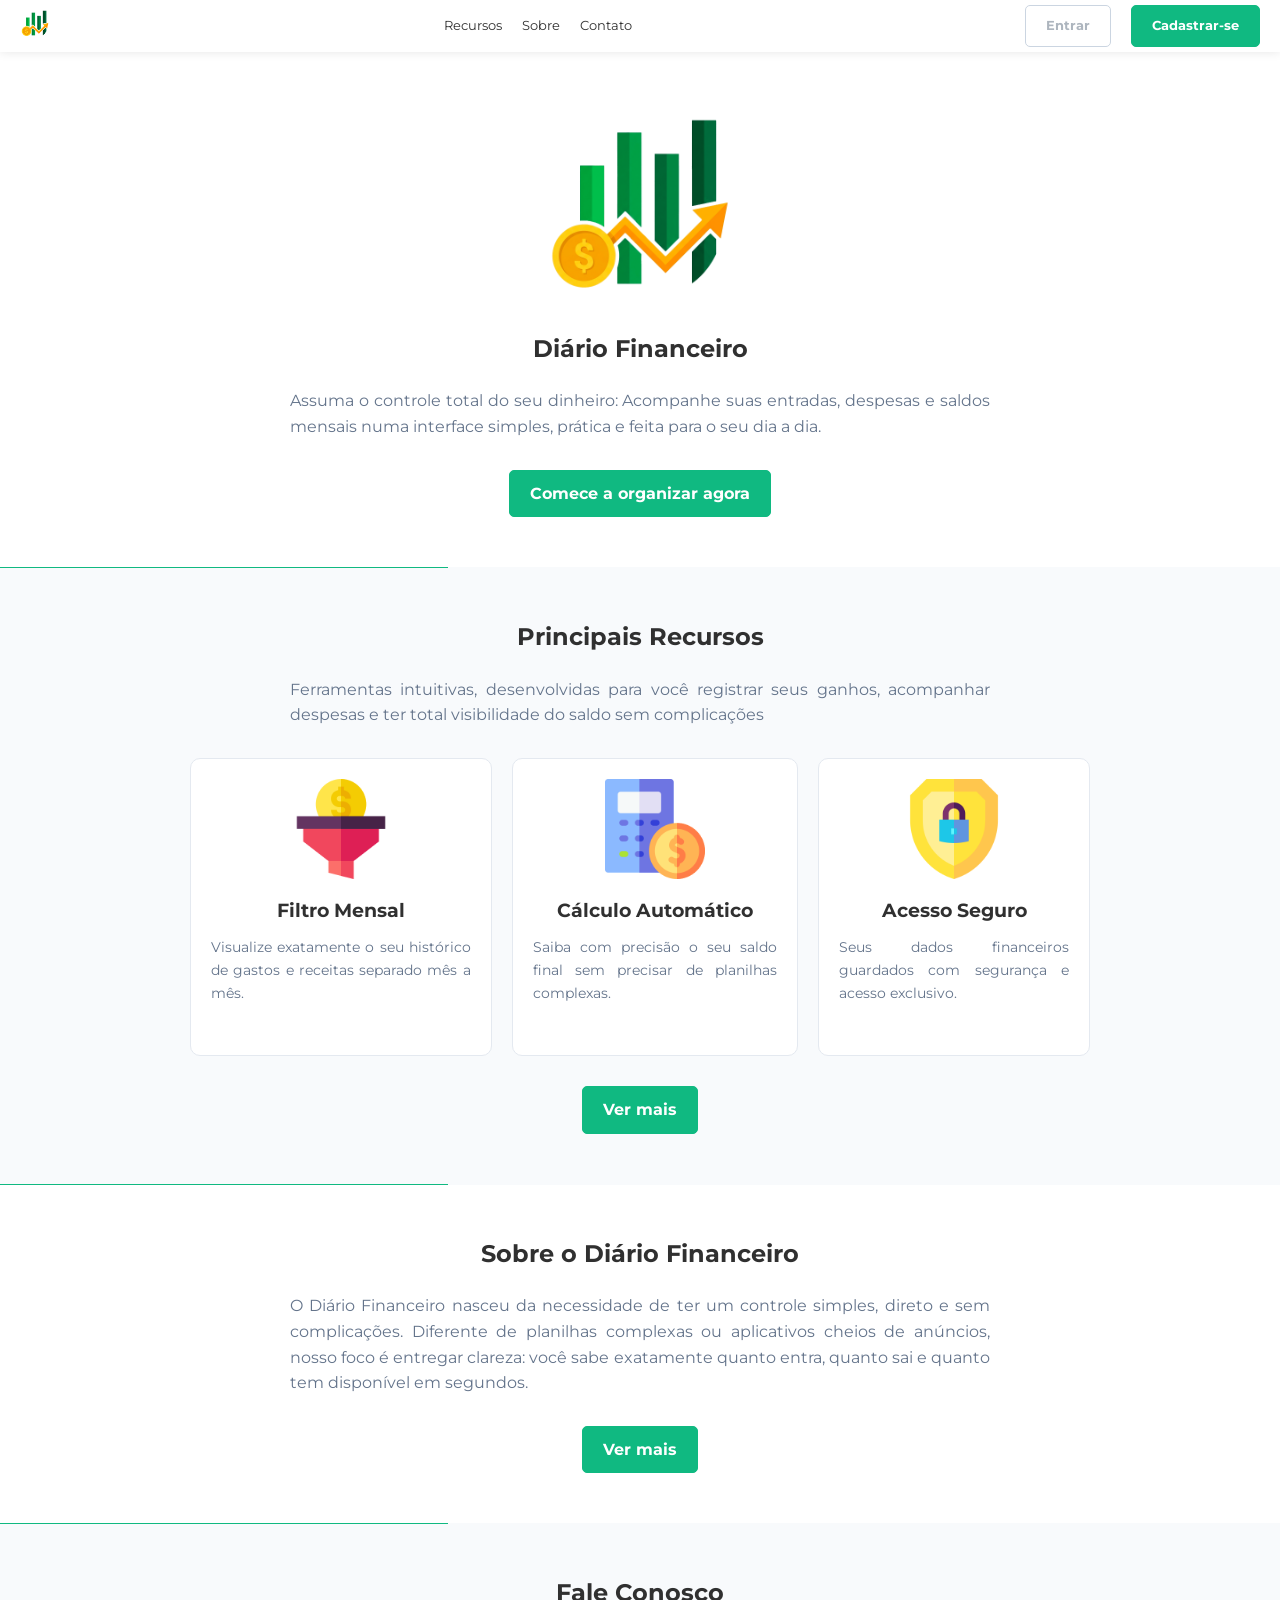
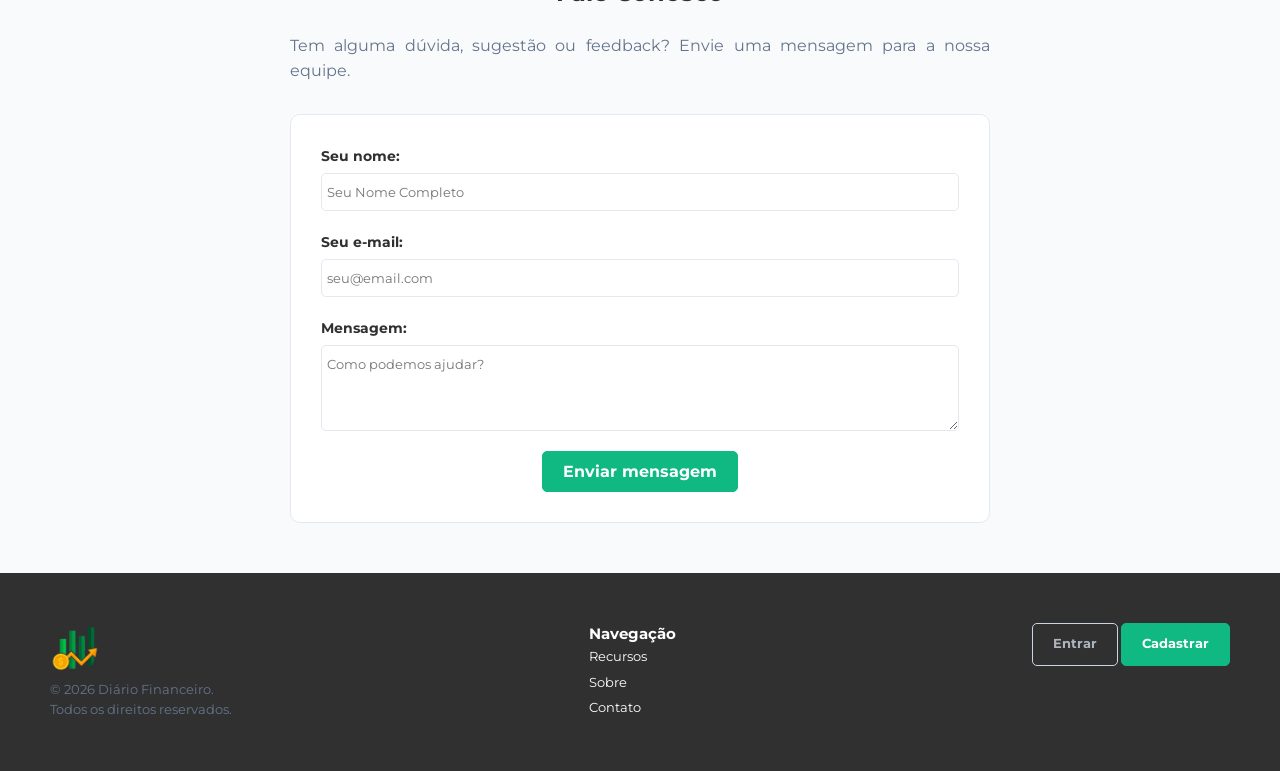
==== index.html @ 4e83c68f "Versão inicial: login, painel, extrato e investimentos Adiciona a estrutura completa do projeto: cad" ====
<!DOCTYPE html>
<html lang="pt-br">

<head>
    <meta charset="UTF-8">
    <meta name="viewport" content="width=device-width, initial-scale=1.0">
    <title>Diário Financeiro - Seu Controle Pessoal</title>

    <!-- ícone na barra do navegador -->
    <link rel="shortcut icon" href="img/logo.ico" type="image/x-icon">

    <!-- CSS -->
    <link rel="stylesheet" href="css/style.css">

    <!-- Google Fonts -->
    <link rel="preconnect" href="https://fonts.googleapis.com">
    <link rel="preconnect" href="https://fonts.gstatic.com" crossorigin>
    <link href="https://fonts.googleapis.com/css2?family=Montserrat:ital,wght@0,100..900;1,100..900&display=swap"
        rel="stylesheet">
</head>

<body>

    <header class="navbar">
        <!-- Logo -->
        <div class="logo-header">
            <a href="#"><img src="img/logo.png" alt="Diario Financeiro Logo"></a>
        </div>

        <!-- nav menu -->
        <div class="nav-menu">
            <a href="#recursos">Recursos</a>
            <a href="#sobre">Sobre</a>
            <a href="#contato">Contato</a>
        </div>

        <!--nav links -->
        <div class="nav-links">
            <a href="login.php" class="btn-primario">Entrar</a>
            <a href="cadastro.php" class="btn-secundario">Cadastrar-se</a>
        </div>
    </header>

    <main class="container">

        <!-- Hero section -->
        <section id="hero">
            <img src="img/logo.png" alt="Logo Diário Financeiro">
            <h1>Diário Financeiro</h1>
            <p>
                Assuma o controle total do seu dinheiro:
                Acompanhe suas entradas, despesas e saldos mensais numa interface
                simples, prática e feita para o seu dia a dia.
            </p>

            <a href="cadastro.php" class="btn-cta">Comece a organizar agora</a>
        </section>

        <hr>

        <!-- Recursos -->
        <section id="recursos">
            <h2>Principais Recursos</h2>
            <p>
                Ferramentas intuitivas, desenvolvidas para você registrar
                seus ganhos, acompanhar despesas e ter total
                visibilidade do saldo sem complicações </p>

            <div class="display-cards-recursos">
                <div class="card-recursos">
                    <img src="img/filter.png" alt="Filtro Mensal">
                    <h3>Filtro Mensal</h3>
                    <p>
                        Visualize exatamente o seu histórico
                        de gastos e receitas separado mês a mês.
                    </p>
                </div>

                <div class="card-recursos">
                    <img src="img/calculator.png" alt="Cálculo Automático">
                    <h3>Cálculo Automático</h3>
                    <p>
                        Saiba com precisão o seu saldo final
                        sem precisar de planilhas complexas.
                    </p>
                </div>

                <div class="card-recursos">
                    <img src="img/security.png" alt="Acesso Seguro">
                    <h3>Acesso Seguro</h3>
                    <p>
                        Seus dados financeiros guardados
                        com segurança e acesso exclusivo.
                    </p>
                </div>
            </div>

            <a href="#" class="btn-cta">Ver mais</a>
        </section>

        <hr>

        <!-- Sobre -->
        <section id="sobre">
            <h2>Sobre o Diário Financeiro</h2>
            <p>
                O Diário Financeiro nasceu da necessidade de ter um controle simples, direto e sem complicações.
                Diferente de planilhas complexas ou aplicativos cheios de anúncios, nosso foco é entregar clareza:
                você sabe exatamente quanto entra, quanto sai e quanto tem disponível em segundos.
            </p>
            <a href="#" class="btn-cta">Ver mais</a>
        </section>

        <hr>

        <!-- Contato -->
        <section id="contato">
            <h2>Fale Conosco</h2>
            <p>Tem alguma dúvida, sugestão ou feedback? Envie uma mensagem para a nossa equipe.</p>

            <form class="form-contato" action="#" method="post">
                <div class="form-grupo">
                    <label for="nome">Seu nome:</label>
                    <input type="text" name="nome" id="nome" placeholder="Seu Nome Completo" required>
                </div>

                <div class="form-grupo">
                    <label for="email">Seu e-mail:</label>
                    <input type="email" name="email" id="email" placeholder="seu@email.com" required>
                </div>

                <div class="form-grupo">
                    <label for="mensagem">Mensagem:</label>
                    <textarea name="mensagem" id="mensagem" rows="4" placeholder="Como podemos ajudar?"
                        required></textarea>
                </div>

                <button type="submit" class="btn-form">Enviar mensagem</button>
            </form>
        </section>

        <!-- Footer -->
        <footer>
            <div>
                <img src="img/logo.png" alt="Logo Diário Financeiro">
                <br>
                <span>
                    &copy; 2026 Diário Financeiro.
                    <br>
                    Todos os direitos reservados.
                </span>
            </div>

            <!-- nav footer -->
            <div>
                <h3>Navegação</h3>

                <div class="nav-footer">
                    <a href="#recursos">Recursos</a>
                    <a href="#sobre">Sobre</a>
                    <a href="#contato">Contato</a>
                </div>
            </div>

            <!--nav links -->
            <div>
                <a href="login.php" class="btn-primario">Entrar</a>
                <a href="cadastro.php" class="btn-secundario">Cadastrar</a>
            </div>


        </footer>

    </main>

    <!-- Javascript -->
    <script src="js/script.js"></script>

</body>

</html>
---- css/style.css ----
/* Reset e Estilos Gerais */
* {
    margin: 0;
    padding: 0;
    box-sizing: border-box;
    font-family: "Montserrat", sans-serif;
    font-optical-sizing: auto;
    scroll-behavior: smooth;
}

:root {
    --cor-texto-botao: #ffffff;          /* texto dos botões */            

    --botao-secundario: #10b981;         /* botão secundário, botão cta e botão formulário */
    --botao-secundario-hover: #059669;   /* botão secundário, botão cta e botão formulário hover */

    --cor-texto-padrao: #303030;         /* cor padrão de texto e footer */
    --cor-paragrafo: #64748b;            /* parágrafos */

    --botao-editar: #5e87e0;             /* botão editar transação */
    --botao-editar-hover: #3e63b3;       /* botão editar transação hover */

    --saldo-saida: #992415;              /* saída das movimentações */
    --saldo-investimento: #7936c5;

    --botao-excluir: #eb7868;            /* botão excluir */
    --botao-excluir-hover: #c55749;      /* botão excluir hover */

    --botao-primario: #adb5be;           /* botão primário */
    --botao-primario-borda: #cbd5e1;     /* borda botão primário */

    --card-borda: #e4e9f0;               /* borda dos cards */
    --bg-padrao: #f8fafc;                /* background padrão */
    --bg-branco: #ffffff;                /* background card */
}

body {
    background-color: var(--bg-padrao);
    color: var(--cor-texto-padrao);
    line-height: 1.6;
}

a {
    text-decoration: none;
    color: inherit;
    display: inline-block;
}

p {
    color: var(--cor-paragrafo);
    max-width: 700px;
    margin: 0 auto;
    text-align: justify;
}

span {
    color: #64748b;
    display: block;
}

hr {
    height: 1px;
    border: none;
    background-color: var(--botao-secundario);
    width: 35%;
}

#hero,
#recursos,
#sobre,
#contato {
    text-align: center;
    padding: 50px;
}

.mensagem {
    display: block;
    width: fit-content;
    padding: 10px;
    margin: 10px auto;
    border: 1px solid var(--card-borda);
    border-radius: 5px;
    background-color: var(--bg-branco);
    box-shadow: 0 0 5px rgba(0, 0, 0, .1);
}

/* Botões */

button {
    font-size: inherit;
    display: inline-block;
    cursor: pointer;
}

.btn-primario,
.btn-secundario,
.btn-cta,
.btn-form {
    padding: 10px 20px;
    border-radius: 5px;
    font-weight: bold;
    transition: all .2s ease;
}

.btn-primario {
    border: 1px solid var(--botao-primario-borda);
    color: var(--botao-primario);
}

.btn-primario:hover {
    background-color: var(--botao-secundario);
    color: var(--cor-texto-botao);
    border: 1px solid #10b981;
}

.btn-secundario {
    background-color: var(--botao-secundario);
    color: var(--cor-texto-botao);
    border: 1px solid var(--botao-secundario);
}

.btn-secundario:hover,
.btn-form:hover {
    background-color: var(--botao-secundario-hover);
    border: 1px solid var(--botao-secundario-hover);
}

.btn-cta,
.btn-form {
    background-color: var(--botao-secundario);
    color: var(--cor-texto-botao);
    border: 1px solid var(--botao-secundario);
}

.btn-cta:hover {
    background-color: var(--botao-secundario-hover);
    border: 1px solid var(--botao-secundario-hover);
    transform: translateY(-2px);
    box-shadow: 0 5px 5px rgba(0, 0, 0, .1);
}

.btn-editar,
.btn-excluir {
    font-size: .7rem;
    padding: 5px;
    border-radius: 5px;
    font-weight: bold;
    transition: all .2s ease;
}

.btn-editar {
    background-color: var(--botao-editar);
    color: var(--cor-texto-botao);
    border: 1px solid var(--botao-editar);
}

.btn-editar:hover {
    background-color: var(--botao-editar-hover);
    border: 1px solid var(--botao-editar-hover);

}

.btn-excluir {
    background-color: var(--botao-excluir);
    color: var(--cor-texto-botao);
    border: 1px solid var(--botao-excluir);
}

.btn-excluir:hover {
    background-color: var(--botao-excluir-hover);
    border: 1px solid var(--botao-excluir-hover);
}

.link-rodape {
    color: var(--botao-secundario);
}

.link-rodape:hover {
    text-decoration: underline;
}

/* NAVBAR */

.navbar {
    position: sticky;
    top: 0;
    display: flex;
    flex-direction: row;
    align-items: center;
    justify-content: space-between;
    font-size: .8rem;
    padding: 5px 20px;
    background-color: var(--bg-branco);
    box-shadow: 0 0 10px rgba(0, 0, 0, .1);
    z-index: 10;
}

.logo-header img {
    max-height: 30px;
}

.nav-menu,
.nav-links {
    display: flex;
    gap: 20px;
    text-align: center;
}

.nav-menu a:hover {
    color: var(--botao-secundario);
}

/* HERO SECTION */

#hero {
    background-color: var(--bg-branco);
}

#hero img,
#hero h1 {
    margin-bottom: 20px;
}

#hero img {
    max-height: 200px;
}

#hero p {
    margin-bottom: 30px;
}

/* RECURSOS SECTION */

#recursos h2 {
    margin-bottom: 20px;
}

#recursos p {
    margin-bottom: 30px;
}

.display-cards-recursos {
    display: flex;
    flex-direction: row;
    gap: 20px;
    max-width: 900px;
    margin: 0 auto 30px;
}

.card-recursos {
    padding: 20px;
    background-color: var(--bg-branco);
    border: 1px solid var(--card-borda);
    border-radius: 10px;
    transition: all .2s ease;
}

.card-recursos:hover {
    transform: translateY(-5px);
    box-shadow: 0 5px 5px rgba(0, 0, 0, .1);
}

.card-recursos img,
.card-recursos h3,
.card-recursos p {
    margin-bottom: 10px;
}

.card-recursos img {
    max-height: 100px;
}

.card-recursos p {
    font-size: .9rem;
}

/* SOBRE SECTION */

#sobre {
    background-color: var(--bg-branco);
}

#sobre h2 {
    margin-bottom: 20px;
}

#sobre p {
    margin-bottom: 30px;
}

/* CONTATO SECTION */

#contato h2 {
    margin-bottom: 20px;
}

#contato p {
    margin-bottom: 30px;
}

/* FOOTER */

footer {
    display: flex;
    flex-direction: row;
    justify-content: space-between;
    padding: 50px;
    font-size: .8rem;
    background-color: #303030;
    color: var(--cor-texto-botao);
}

footer img {
    max-height: 50px;
}

.nav-footer {
    display: flex;
    flex-direction: column;
    gap: 5px;
}

.nav-footer p {
    max-width: 300px;
}

.nav-footer a:hover {
    text-decoration: underline;
    color: var(--botao-secundario);
}


/* FORMULÁRIOS */

.page-auth {
    display: flex;
    align-items: center;
    justify-content: center;
    min-height: 100vh;
}

.login-cadastro {
    text-align: center;
    padding: 20px 70px;
    max-width: 900px;
    margin: 0 auto;
    background-color: var(--bg-branco);
    border: 1px solid var(--card-borda);
    border-radius: 10px;
    box-shadow: 0 0 5px rgba(0, 0, 0, .1);
}

.login-cadastro img {
    max-height: 50px;
}

.login-cadastro p {
    margin-bottom: 20px;
    text-align: center;
}

.login-cadastro span {
    display: block;
    margin-top: 20px;
}

.form-contato {
    padding: 30px;
    max-width: 700px;
    margin: 0 auto;
    background-color: var(--bg-branco);
    border: 1px solid var(--card-borda);
    border-radius: 10px;
}

.form-grupo {
    display: flex;
    flex-direction: column;
    margin-bottom: 20px;
}

.form-grupo label {
    text-align: left;
    font-weight: bold;
    font-size: .9rem;
    margin-bottom: 5px;
    cursor: pointer;
}

.form-grupo input,
.form-grupo textarea,
.form-grupo select {
    padding: 10px 5px;
    border: 1px solid var(--card-borda);
    border-radius: 5px;
    outline: none;
    transition: all .2s ease;
}

input:focus,
textarea:focus,
.form-grupo select:focus {
    border-color: var(--botao-secundario);
}

/* PAINEL */
#boas-vindas {
    text-align: center;
    padding: 20px;
}

#boas-vindas p {
    text-align: center;
}

#resumo-financeiro,
#lancamentos,
#ultimas-movimentacoes,
#filtro-extrato,
#extrato,
#configuracoes {
    max-width: 1000px;
    margin: 0 auto;
    padding: 50px;
}

.layout-display {
    display: grid;
    grid-template-columns: repeat(auto-fit, minmax(300px, 1fr));
    gap: 0 10px;
    margin-bottom: 10px;
}

.layout-display-extrato {
    display: flex;
    flex-direction: column;
    gap: 10px;
}

.card-painel {
    padding: 20px;
    border: 1px solid var(--card-borda);
    border-radius: 10px;
    background-color: var(--bg-branco);
    margin-top: 10px;
}

.card-painel-extrato {
    display: flex;
    flex-direction: row;
    justify-content: space-between;
    align-items: center;
    padding: 20px;
    border: 1px solid var(--card-borda);
    border-radius: 10px;
    background-color: var(--bg-branco);
    margin-top: 10px;
    gap: 10px;
}

.opcoes {
    display: flex;
    flex-direction: row;
    align-items: center;
    justify-content: center;
    gap: 5px;
}

.card-painel img {
    max-height: 30px;
}

.opcoes img {
    max-height: 30px;
}

.saldo-positivo {
    color: var(--botao-secundario);
}

.saldo-negativo {
    color: var(--saldo-saida);
}

.saldo-investimento {
    color: var(--saldo-investimento);
}


/* RESPONSIVIDADE */

@media (max-width: 768px) {

    .navbar {
        position: inherit;
        flex-direction: column;
        gap: 20px;
    }

    .layout-display {
        display: flex;
        flex-direction: column;
        gap: 10px;
    }

    .display-cards-recursos {
        flex-direction: column;
    }

    footer {
        flex-direction: column;
        align-items: center;
        gap: 50px;
    }
}
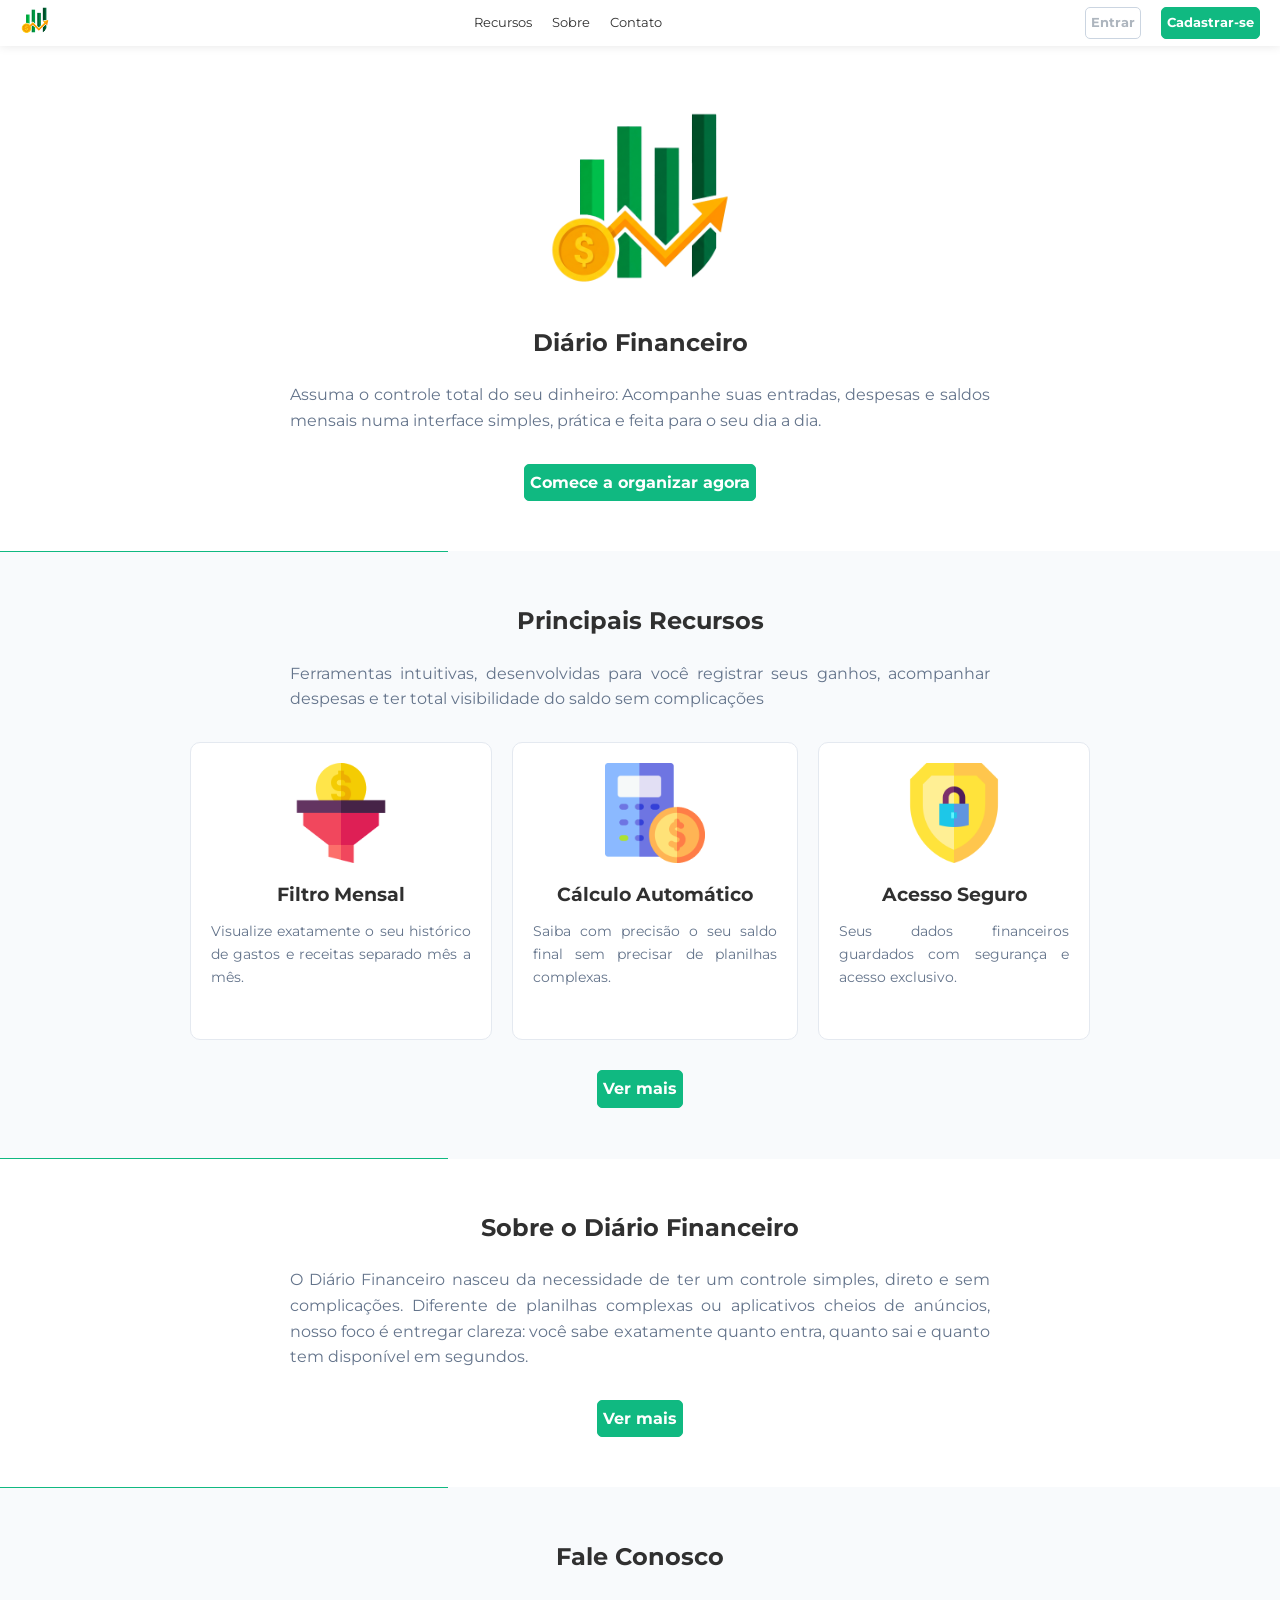
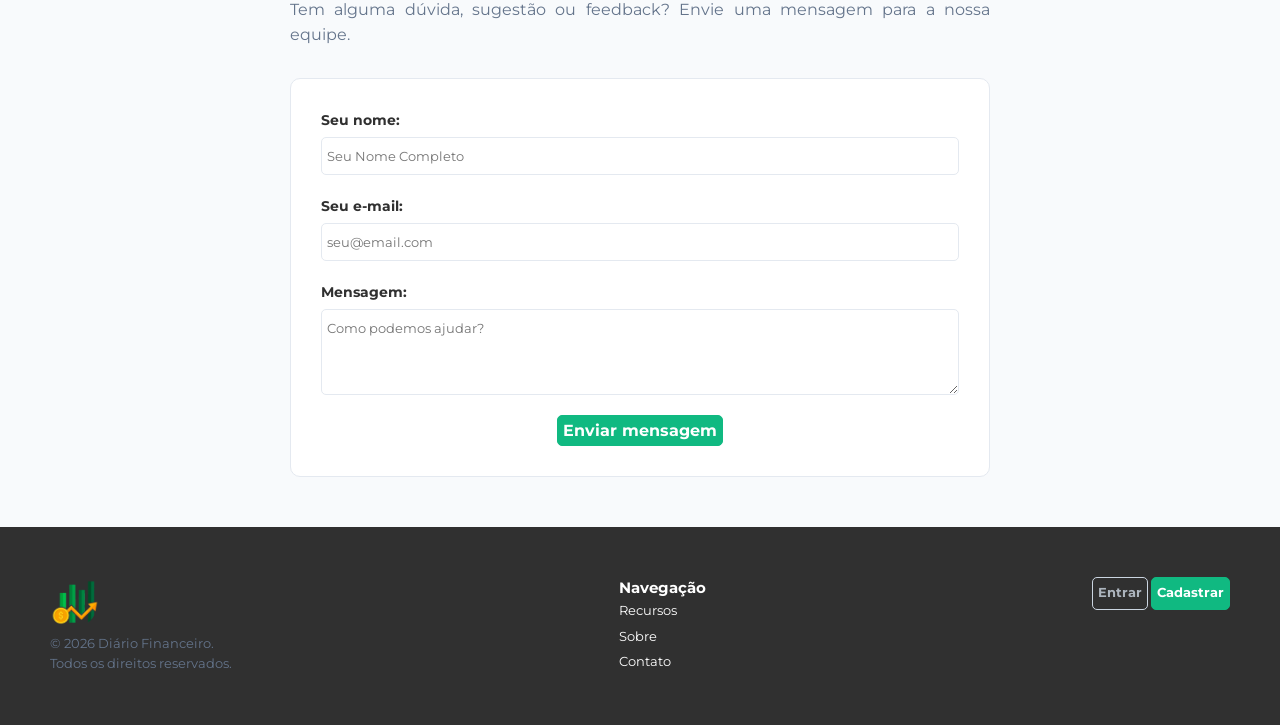
==== commit f32ee0d8: "melhorias visuais e segurança diversas melhorias nas páginas: filtro simplificado, confirmação de se" ====
--- a/index.html
+++ b/index.html
@@ -24,14 +24,14 @@
     <header class="navbar">
         <!-- Logo -->
         <div class="logo-header">
-            <a href="#"><img src="img/logo.png" alt="Diario Financeiro Logo"></a>
+            <a href="index.html"><img src="img/logo.png" alt="Diario Financeiro Logo"></a>
         </div>
 
         <!-- nav menu -->
         <div class="nav-menu">
-            <a href="#recursos">Recursos</a>
-            <a href="#sobre">Sobre</a>
-            <a href="#contato">Contato</a>
+            <a href="pages/recursos.html">Recursos</a>
+            <a href="pages/sobre.html">Sobre</a>
+            <a href="pages/contato.html">Contato</a>
         </div>
 
         <!--nav links -->
@@ -95,7 +95,7 @@
                 </div>
             </div>
 
-            <a href="#" class="btn-cta">Ver mais</a>
+            <a href="pages/recursos.html" class="btn-cta">Ver mais</a>
         </section>
 
         <hr>
@@ -108,7 +108,7 @@
                 Diferente de planilhas complexas ou aplicativos cheios de anúncios, nosso foco é entregar clareza:
                 você sabe exatamente quanto entra, quanto sai e quanto tem disponível em segundos.
             </p>
-            <a href="#" class="btn-cta">Ver mais</a>
+            <a href="pages/sobre.html" class="btn-cta">Ver mais</a>
         </section>
 
         <hr>
@@ -156,9 +156,9 @@
                 <h3>Navegação</h3>
 
                 <div class="nav-footer">
-                    <a href="#recursos">Recursos</a>
-                    <a href="#sobre">Sobre</a>
-                    <a href="#contato">Contato</a>
+                    <a href="pages/recursos.html">Recursos</a>
+                    <a href="pages/sobre.html">Sobre</a>
+                    <a href="pages/contato.html">Contato</a>
                 </div>
             </div>
 
--- a/css/style.css
+++ b/css/style.css
@@ -9,29 +9,44 @@
 }
 
 :root {
-    --cor-texto-botao: #ffffff;          /* texto dos botões */            
-
-    --botao-secundario: #10b981;         /* botão secundário, botão cta e botão formulário */
-    --botao-secundario-hover: #059669;   /* botão secundário, botão cta e botão formulário hover */
-
-    --cor-texto-padrao: #303030;         /* cor padrão de texto e footer */
-    --cor-paragrafo: #64748b;            /* parágrafos */
-
-    --botao-editar: #5e87e0;             /* botão editar transação */
-    --botao-editar-hover: #3e63b3;       /* botão editar transação hover */
-
-    --saldo-saida: #992415;              /* saída das movimentações */
+    --cor-texto-botao: #ffffff;
+    /* texto dos botões */
+
+    --botao-secundario: #10b981;
+    /* botão secundário, botão cta e botão formulário */
+    --botao-secundario-hover: #059669;
+    /* botão secundário, botão cta e botão formulário hover */
+
+    --cor-texto-padrao: #303030;
+    /* cor padrão de texto e footer */
+    --cor-paragrafo: #64748b;
+    /* parágrafos */
+
+    --botao-editar: #5e87e0;
+    /* botão editar transação */
+    --botao-editar-hover: #3e63b3;
+    /* botão editar transação hover */
+
+    --saldo-saida: #992415;
+    /* saída das movimentações */
     --saldo-investimento: #7936c5;
 
-    --botao-excluir: #eb7868;            /* botão excluir */
-    --botao-excluir-hover: #c55749;      /* botão excluir hover */
-
-    --botao-primario: #adb5be;           /* botão primário */
-    --botao-primario-borda: #cbd5e1;     /* borda botão primário */
-
-    --card-borda: #e4e9f0;               /* borda dos cards */
-    --bg-padrao: #f8fafc;                /* background padrão */
-    --bg-branco: #ffffff;                /* background card */
+    --botao-excluir: #eb7868;
+    /* botão excluir */
+    --botao-excluir-hover: #c55749;
+    /* botão excluir hover */
+
+    --botao-primario: #adb5be;
+    /* botão primário */
+    --botao-primario-borda: #cbd5e1;
+    /* borda botão primário */
+
+    --card-borda: #e4e9f0;
+    /* borda dos cards */
+    --bg-padrao: #f8fafc;
+    /* background padrão */
+    --bg-branco: #ffffff;
+    /* background card */
 }
 
 body {
@@ -96,7 +111,7 @@
 .btn-secundario,
 .btn-cta,
 .btn-form {
-    padding: 10px 20px;
+    padding: 5px;
     border-radius: 5px;
     font-weight: bold;
     transition: all .2s ease;
@@ -371,6 +386,15 @@
     background-color: var(--bg-branco);
     border: 1px solid var(--card-borda);
     border-radius: 10px;
+}
+
+.form-filtro {
+    display: flex;
+    flex-direction: row;
+    align-items: center;
+    justify-content: space-around;
+    gap: 5px;
+
 }
 
 .form-grupo {
@@ -461,6 +485,7 @@
 .opcoes {
     display: flex;
     flex-direction: row;
+    flex-wrap: wrap;
     align-items: center;
     justify-content: center;
     gap: 5px;
@@ -489,10 +514,9 @@
 
 /* RESPONSIVIDADE */
 
-@media (max-width: 768px) {
+@media (max-width: 600px) {
 
     .navbar {
-        position: inherit;
         flex-direction: column;
         gap: 20px;
     }
@@ -503,7 +527,15 @@
         gap: 10px;
     }
 
+    .form-filtro {
+        flex-direction: column;
+    }
+
     .display-cards-recursos {
+        flex-direction: column;
+    }
+
+    .card-painel-extrato {
         flex-direction: column;
     }
 
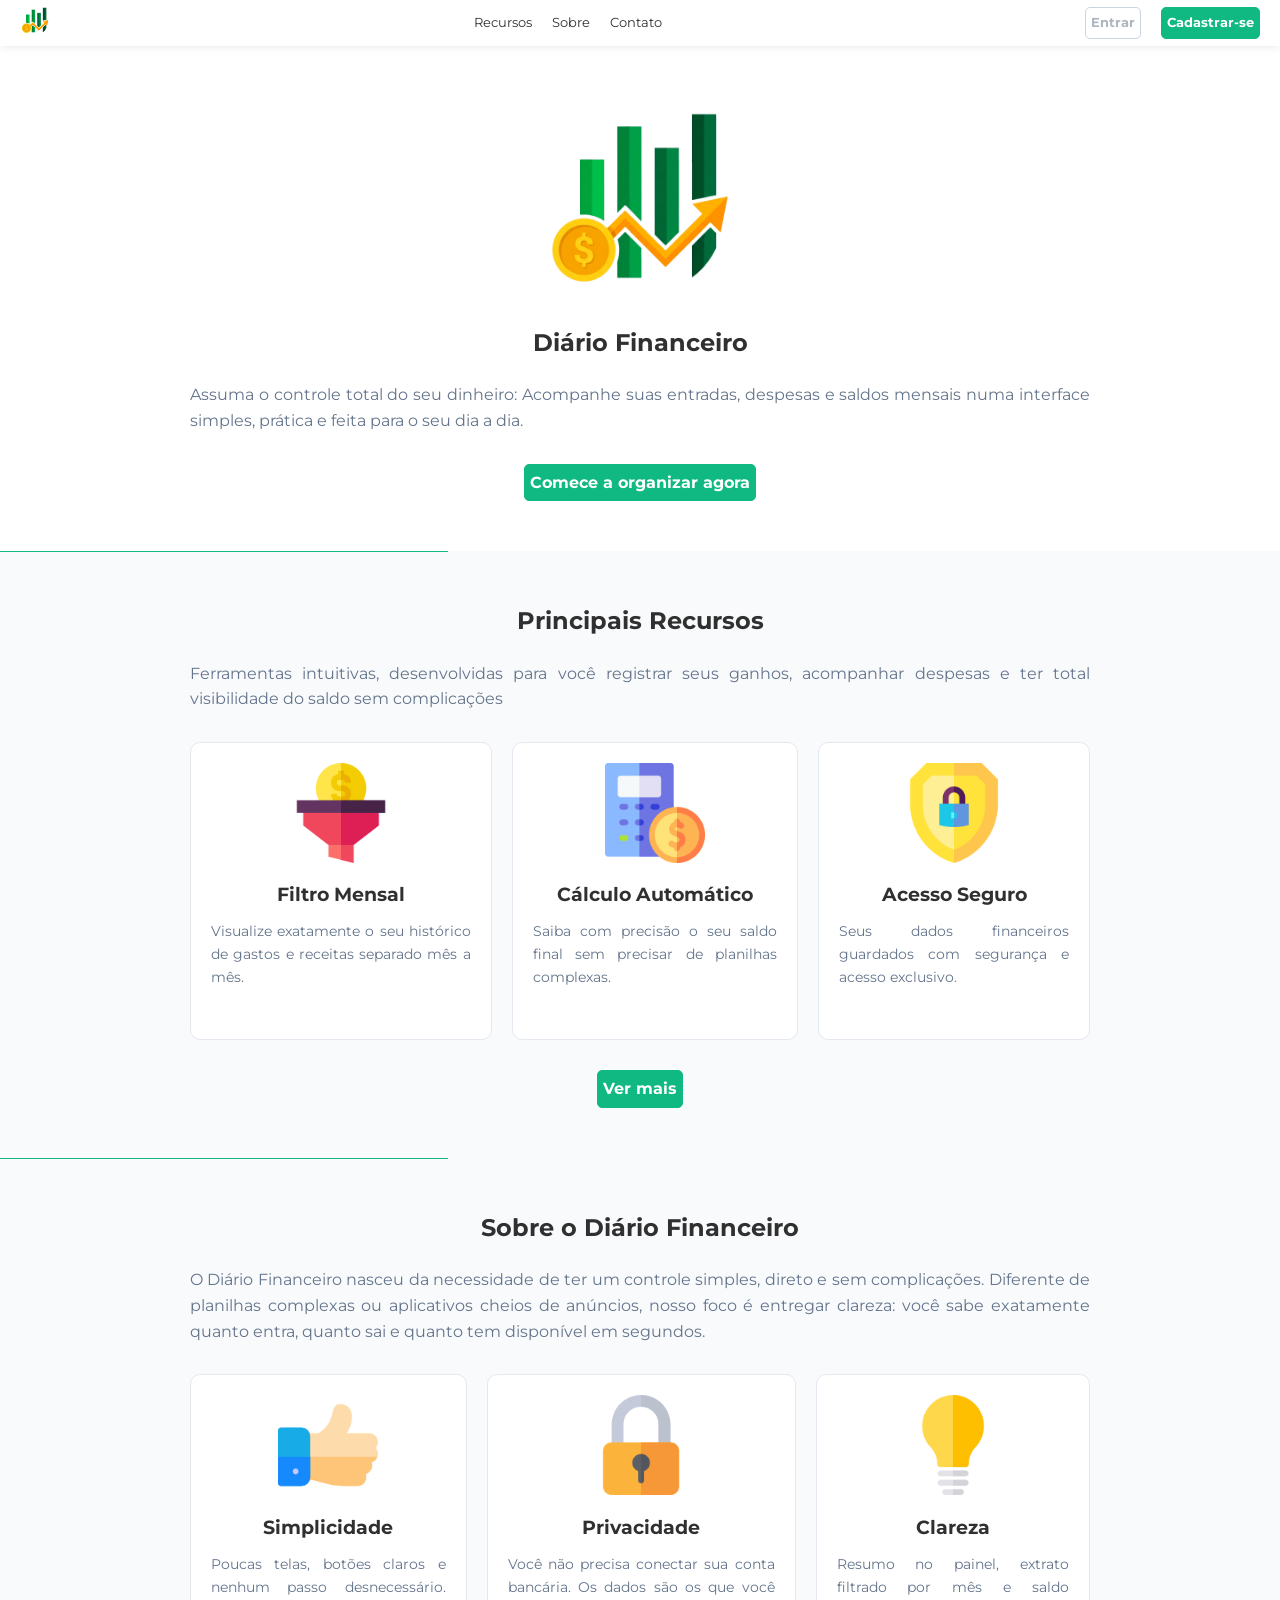
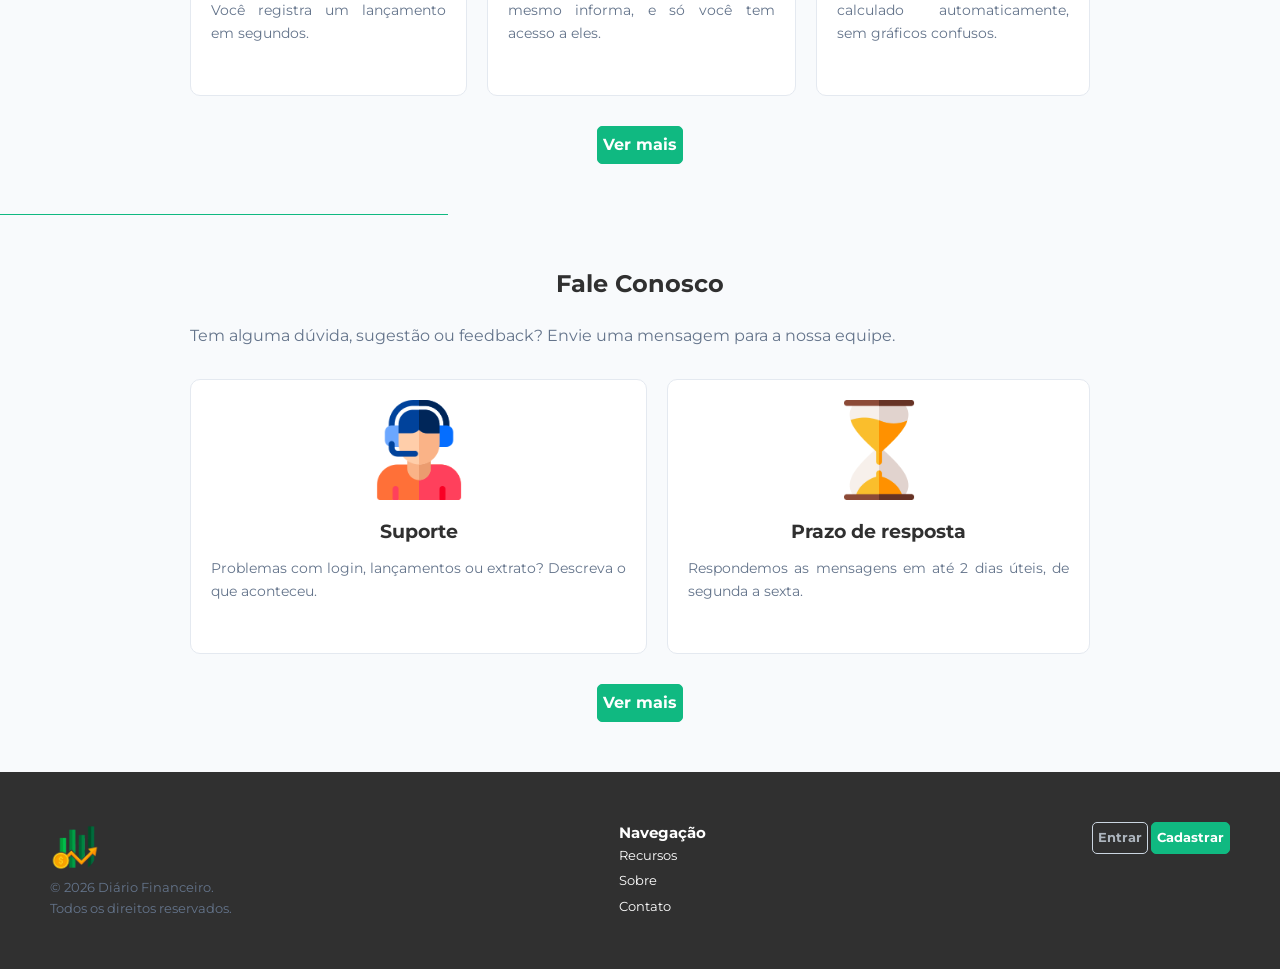
==== commit 5226ee7b: "criação das páginas e melhorias visuais Criação de diversa páginas para melhor entendimento do proje" ====
--- a/index.html
+++ b/index.html
@@ -108,6 +108,35 @@
                 Diferente de planilhas complexas ou aplicativos cheios de anúncios, nosso foco é entregar clareza:
                 você sabe exatamente quanto entra, quanto sai e quanto tem disponível em segundos.
             </p>
+
+            <div class="display-cards-recursos">
+                <div class="card-recursos">
+                    <img src="img/like.png" alt="Simplicidade">
+                    <h3>Simplicidade</h3>
+                    <p>
+                        Poucas telas, botões claros e nenhum passo desnecessário.
+                        Você registra um lançamento em segundos.
+                    </p>
+                </div>
+
+                <div class="card-recursos">
+                    <img src="img/privacy.png" alt="Privacidade">
+                    <h3>Privacidade</h3>
+                    <p>
+                        Você não precisa conectar sua conta bancária. Os dados são
+                        os que você mesmo informa, e só você tem acesso a eles.
+                    </p>
+                </div>
+
+                <div class="card-recursos">
+                    <img src="img/light.png" alt="Clareza">
+                    <h3>Clareza</h3>
+                    <p>
+                        Resumo no painel, extrato filtrado por mês e saldo calculado
+                        automaticamente, sem gráficos confusos.
+                    </p>
+                </div>
+            </div>
             <a href="pages/sobre.html" class="btn-cta">Ver mais</a>
         </section>
 
@@ -118,60 +147,63 @@
             <h2>Fale Conosco</h2>
             <p>Tem alguma dúvida, sugestão ou feedback? Envie uma mensagem para a nossa equipe.</p>
 
-            <form class="form-contato" action="#" method="post">
-                <div class="form-grupo">
-                    <label for="nome">Seu nome:</label>
-                    <input type="text" name="nome" id="nome" placeholder="Seu Nome Completo" required>
-                </div>
-
-                <div class="form-grupo">
-                    <label for="email">Seu e-mail:</label>
-                    <input type="email" name="email" id="email" placeholder="seu@email.com" required>
-                </div>
-
-                <div class="form-grupo">
-                    <label for="mensagem">Mensagem:</label>
-                    <textarea name="mensagem" id="mensagem" rows="4" placeholder="Como podemos ajudar?"
-                        required></textarea>
-                </div>
-
-                <button type="submit" class="btn-form">Enviar mensagem</button>
-            </form>
-        </section>
-
-        <!-- Footer -->
-        <footer>
-            <div>
-                <img src="img/logo.png" alt="Logo Diário Financeiro">
+            <!-- Canais de atendimento -->
+            <div class="display-cards-recursos">
+
+                <div class="card-recursos">
+                    <img src="img/support.png" alt="Suporte">
+                    <h3>Suporte</h3>
+                    <p>
+                        Problemas com login, lançamentos ou extrato?
+                        Descreva o que aconteceu.
+                    </p>
+                </div>
+
+                <div class="card-recursos">
+                    <img src="img/time.png" alt="Prazo de resposta">
+                    <h3>Prazo de resposta</h3>
+                    <p>
+                        Respondemos as mensagens em até 2 dias úteis,
+                        de segunda a sexta.</p>
+                </div>
+
+            </div>
+            <a href="pages/contato.html" class="btn-cta">Ver mais</a>
+        </section>
+
+    </main>
+
+    <!-- Footer -->
+    <footer>
+        <div>
+            <img src="img/logo.png" alt="Logo Diário Financeiro">
+            <br>
+            <span>
+                &copy; 2026 Diário Financeiro.
                 <br>
-                <span>
-                    &copy; 2026 Diário Financeiro.
-                    <br>
-                    Todos os direitos reservados.
-                </span>
-            </div>
-
-            <!-- nav footer -->
-            <div>
-                <h3>Navegação</h3>
-
-                <div class="nav-footer">
-                    <a href="pages/recursos.html">Recursos</a>
-                    <a href="pages/sobre.html">Sobre</a>
-                    <a href="pages/contato.html">Contato</a>
-                </div>
-            </div>
-
-            <!--nav links -->
-            <div>
-                <a href="login.php" class="btn-primario">Entrar</a>
-                <a href="cadastro.php" class="btn-secundario">Cadastrar</a>
-            </div>
-
-
-        </footer>
-
-    </main>
+                Todos os direitos reservados.
+            </span>
+        </div>
+
+        <!-- nav footer -->
+        <div>
+            <h3>Navegação</h3>
+
+            <div class="nav-footer">
+                <a href="pages/recursos.html">Recursos</a>
+                <a href="pages/sobre.html">Sobre</a>
+                <a href="pages/contato.html">Contato</a>
+            </div>
+        </div>
+
+        <!--nav links -->
+        <div>
+            <a href="login.php" class="btn-primario">Entrar</a>
+            <a href="cadastro.php" class="btn-secundario">Cadastrar</a>
+        </div>
+
+
+    </footer>
 
     <!-- Javascript -->
     <script src="js/script.js"></script>
--- a/css/style.css
+++ b/css/style.css
@@ -63,7 +63,7 @@
 
 p {
     color: var(--cor-paragrafo);
-    max-width: 700px;
+    max-width: 900px;
     margin: 0 auto;
     text-align: justify;
 }
@@ -82,10 +82,14 @@
 
 #hero,
 #recursos,
+#como-funciona,
 #sobre,
-#contato {
+#valores,
+#para-quem,
+#contato,
+#faq {
     text-align: center;
-    padding: 50px;
+    padding: 50px 20px;
 }
 
 .mensagem {
@@ -104,6 +108,7 @@
 button {
     font-size: inherit;
     display: inline-block;
+    line-height: inherit;
     cursor: pointer;
 }
 
@@ -246,19 +251,19 @@
 
 /* RECURSOS SECTION */
 
-#recursos h2 {
+#recursos h2, #como-funciona h2 {
     margin-bottom: 20px;
 }
 
-#recursos p {
+#recursos p, #como-funciona p {
     margin-bottom: 30px;
 }
 
 .display-cards-recursos {
+    max-width: 900px;
     display: flex;
     flex-direction: row;
     gap: 20px;
-    max-width: 900px;
     margin: 0 auto 30px;
 }
 
@@ -291,26 +296,49 @@
 
 /* SOBRE SECTION */
 
-#sobre {
-    background-color: var(--bg-branco);
-}
-
-#sobre h2 {
+#sobre h2, 
+#valores h2,
+#para-quem h2 {
     margin-bottom: 20px;
 }
 
-#sobre p {
+#sobre p,
+#valores p,
+#para-quem p {
     margin-bottom: 30px;
 }
 
 /* CONTATO SECTION */
 
-#contato h2 {
+#contato h2, #faq h2 {
     margin-bottom: 20px;
 }
 
 #contato p {
     margin-bottom: 30px;
+}
+
+.faq-lista {
+    max-width: 900px;
+    margin: 0 auto;
+    text-align: left;
+}
+
+.faq-lista details {
+    padding: 15px 20px;
+    margin-bottom: 10px;
+    background-color: var(--bg-branco);
+    border: 1px solid var(--card-borda);
+    border-radius: 10px;
+}
+
+.faq-lista summary {
+    font-weight: bold;
+    cursor: pointer;
+}
+
+.faq-lista summary:hover {
+    color: var(--botao-secundario);
 }
 
 /* FOOTER */
@@ -381,7 +409,7 @@
 
 .form-contato {
     padding: 30px;
-    max-width: 700px;
+    max-width: 900px;
     margin: 0 auto;
     background-color: var(--bg-branco);
     border: 1px solid var(--card-borda);
